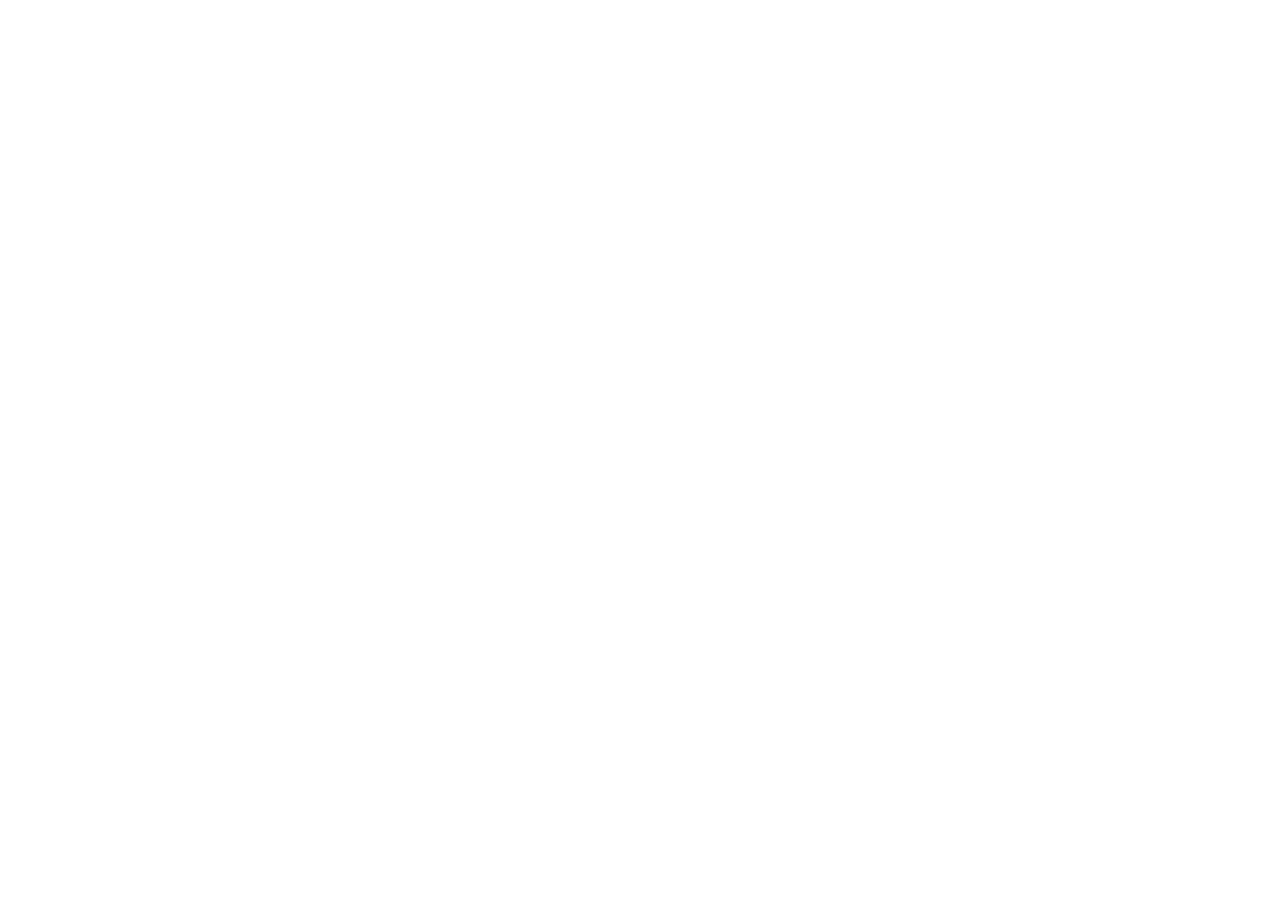
==== index.html @ 02853927 "Dev-files" ====
<!DOCTYPE html>
<html lang="en">
<head>
    <meta charset="UTF-8">
    <meta name="viewport" content="width=device-width, initial-scale=1.0">
    <title>YouBusiness</title>
</head>
<body>


    
</body>
</html>
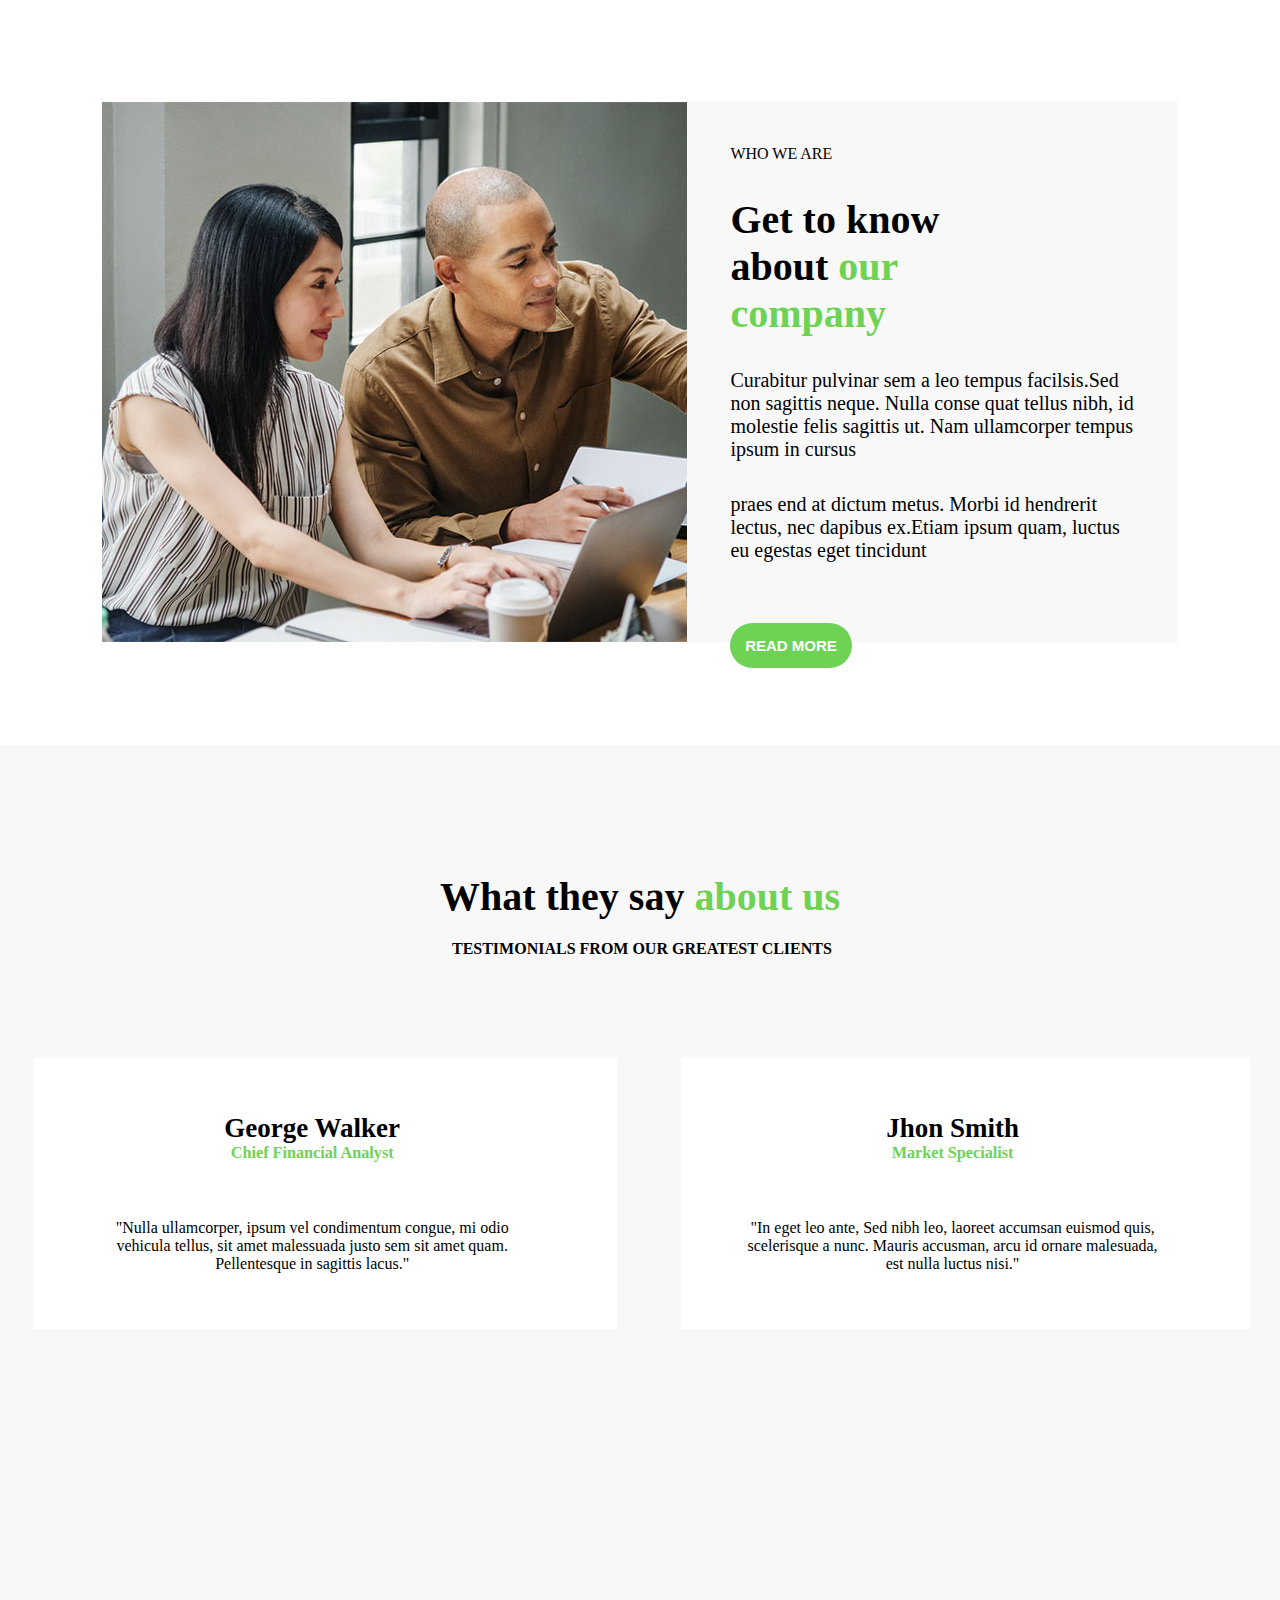
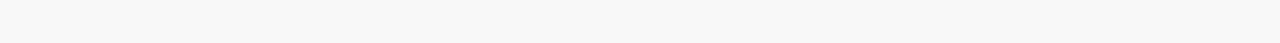
==== commit 5df7af31: "version 1" ====
--- a/index.html
+++ b/index.html
@@ -3,11 +3,83 @@
 <head>
     <meta charset="UTF-8">
     <meta name="viewport" content="width=device-width, initial-scale=1.0">
+    <link rel="stylesheet" href="sass/sass.css">
     <title>YouBusiness</title>
 </head>
 <body>
+    <!-- START-SECTION-1 -->
+<section class="cont-1">
+        <!-- START-BOX -->
+    <div class="BOX">
+        <div class="BOX1">
+            <img src="images/more-info.jpg" alt="">
+        </div>
+        <div class="BOX2">
+            <div>
+                <p class="titre">WHO WE ARE</p>
+            </div>
+            <div class="paragraphe">
+                <H1>Get to know about <span class="span">our company</span></H1>
+                <p class="par1">Curabitur pulvinar sem a leo tempus facilsis.Sed non sagittis 
+                    neque. Nulla conse quat tellus nibh, id molestie felis sagittis ut.
+                    Nam ullamcorper tempus ipsum in cursus </p>               
+                    <p class="par2"> praes end at dictum metus. Morbi id hendrerit lectus, nec dapibus
+                    ex.Etiam ipsum quam, luctus eu egestas eget tincidunt</p>
+            </div>
+            <button class="button" type="button"><strong>READ MORE</strong></button>
+        </div> 
+    </div>   
+        <!-- END-BOX -->
+</section>
+    <!-- END SECTION-1 -->
 
+<!-- --------------------------- -->
 
-    
+    <!-- START-section-2 -->
+<section class="cont-2">
+        <div class="title">        
+                <h1 class="title__top">What they say <span class="span">about us</span></h1>
+                <h4 class="title__bottom">TESTIMONIALS FROM OUR GREATEST CLIENTS</h4>
+        </div>
+        <!-- START-PROFIL -->
+<div class="profils">
+        <!-- START-GEORGE -->
+    <div class="profils__one">
+        <div class="profils__one profils__titles">
+            <h2 class="profils__titles--cash">George Walker</h2>
+            <h5 class="profils__titles--clash"><span> Chief Financial Analyst</span></h5>
+        </div>   
+        <div class="profils__one profils__parag">
+        <p class="profils_parag--prag"> "Nulla ullamcorper, ipsum vel condimentum congue, mi odio
+            vehicula tellus, sit amet malessuada justo sem sit amet quam.
+            Pellentesque in sagittis lacus."</p>
+        </div>
+    </div>
+        
+        <!-- END-GEORGE -->
+        <!-- ------------------- -->
+        <!-- START-JHON -->
+    <div class="profils__one">
+        <div class="profils__one profils__titles">
+            <h2 class="profils__titles--cash">Jhon Smith</h2>
+            <h5 class="profils__titles--clash"><span>Market Specialist</span></h5>
+        </div>
+        <div class="profils__one profils__parag">
+            <p class="profils_parag--prag"> "In eget leo ante, Sed nibh leo, laoreet accumsan euismod quis,
+            scelerisque a nunc. Mauris accusman, arcu id ornare malesuada,
+            est nulla luctus nisi."</p>
+        </div>
+        
+    </div>
+         <!-- END-JHON -->
+         
+</div>
+        <!-- END-PROFIL -->
+    <footer class="photos">
+        <div class="photos__tof"></div>
+        <div class="photos__tof photos--tof"></div>
+    </footer>
+</section> 
+    <!-- END-SECTION-2 -->
 </body>
 </html>--- a/sass/sass.css
+++ b/sass/sass.css
@@ -0,0 +1,77 @@
+.cont-2 {
+  display: flex;
+  flex-direction: column;
+  justify-content: center;
+  align-items: center;
+  align-content: center;
+  background-color: #f8f8f8; }
+  .cont-2 .title {
+    margin-top: 10%; }
+    .cont-2 .title__top {
+      font-size: 40px; }
+    .cont-2 .title__bottom {
+      width: 100%;
+      margin-left: 3%;
+      margin-top: 5%;
+      margin-bottom: 15%; }
+  .cont-2 .profils {
+    width: 100%;
+    display: flex;
+    flex-direction: row;
+    flex-wrap: nowrap;
+    justify-content: space-around;
+    align-items: center;
+    align-content: center;
+    height: 900px;
+    margin: -275px 0 0 67px; }
+    .cont-2 .profils__one {
+      padding: 28px;
+      align-content: center;
+      background-color: white;
+      margin-right: 5%;
+      text-align: center; }
+    .cont-2 .profils__parag {
+      /* 24px = 1em*/ }
+    .cont-2 .profils__titles {
+      font-size: 18px; }
+      .cont-2 .profils__titles--cach {
+        font-size: 0.4em; }
+      .cont-2 .profils__titles--clash {
+        font-size: 0.9em; }
+
+body .cont-1 .BOX .BOX2 .paragraphe, body .cont-1 .BOX .BOX2 .par1, body .cont-1 .BOX .BOX2 .par2 {
+  margin-top: 8%;
+  font-size: 20px; }
+
+.cont-2 .title__top span, .cont-2 .profils__titles span, body .cont-1 span {
+  color: #6ed354; }
+
+* {
+  margin: 0px;
+  padding: 0px; }
+
+body .cont-1 .BOX {
+  background-color: #f8f8f8;
+  display: flex;
+  justify-content: center;
+  margin: 8%;
+  height: 540px; }
+  body .cont-1 .BOX .BOX2 {
+    width: 52%;
+    padding: 4%; }
+    body .cont-1 .BOX .BOX2 .titre {
+      margin-bottom: 4%; }
+    body .cont-1 .BOX .BOX2 h1 {
+      font-size: 40px;
+      width: 75%; }
+    body .cont-1 .BOX .BOX2 .button {
+      margin: 15% 0;
+      width: 30%;
+      height: 10%;
+      border-radius: 30px;
+      border: none;
+      background-color: #6ed354;
+      color: white;
+      font-size: 15px; }
+
+/*# sourceMappingURL=sass.css.map */
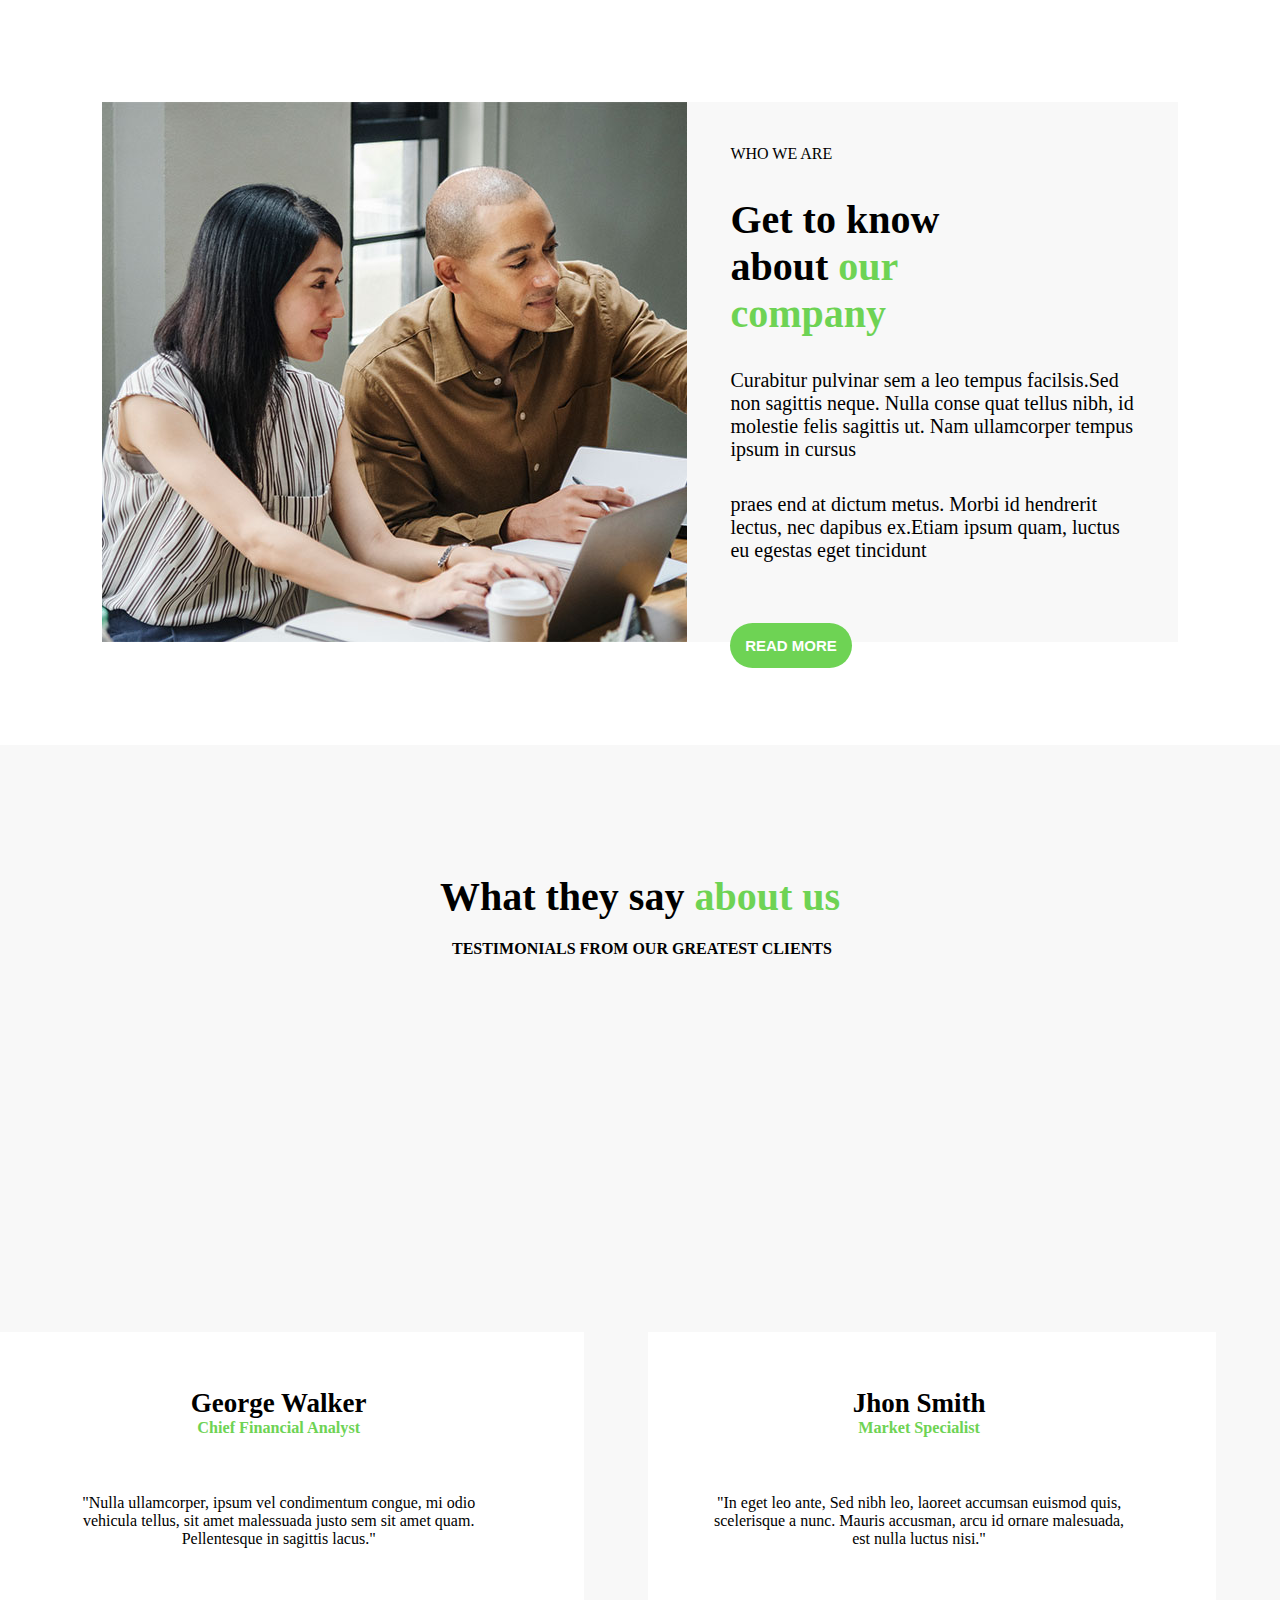
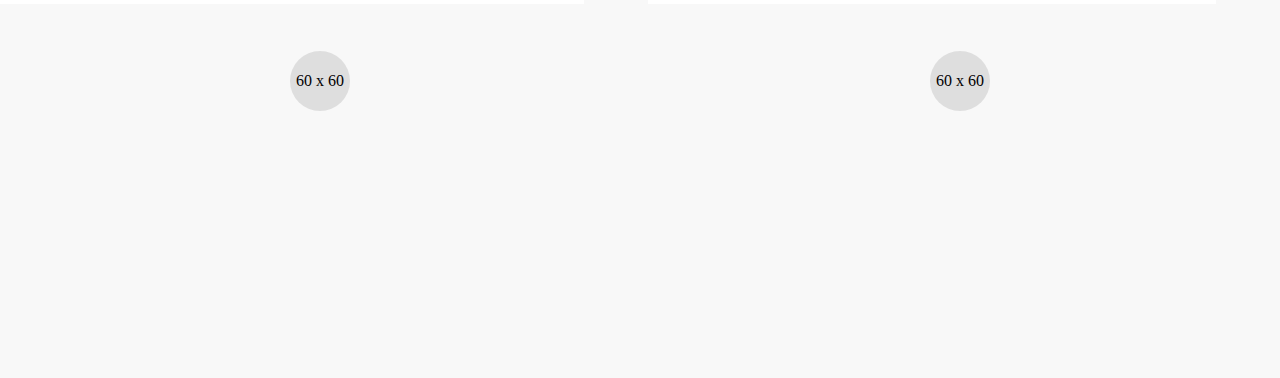
==== commit 6b45e6c2: "modif image" ====
--- a/index.html
+++ b/index.html
@@ -75,10 +75,16 @@
          
 </div>
         <!-- END-PROFIL -->
-    <footer class="photos">
-        <div class="photos__tof"></div>
-        <div class="photos__tof photos--tof"></div>
-    </footer>
+     <div class="profils__imgcontainer">
+        <div class="profils__imgcontainer profils__image">
+            
+        </div>
+        <div class="profils__imgcontainer profils__image">
+            
+        </div>
+     </div>
+       
+   
 </section> 
     <!-- END-SECTION-2 -->
 </body>
--- a/sass/sass.css
+++ b/sass/sass.css
@@ -22,8 +22,7 @@
     justify-content: space-around;
     align-items: center;
     align-content: center;
-    height: 900px;
-    margin: -275px 0 0 67px; }
+    height: 900px; }
     .cont-2 .profils__one {
       padding: 28px;
       align-content: center;
@@ -38,6 +37,22 @@
         font-size: 0.4em; }
       .cont-2 .profils__titles--clash {
         font-size: 0.9em; }
+    .cont-2 .profils__imgcontainer {
+      width: 100%;
+      display: flex;
+      flex-wrap: nowrap;
+      justify-content: space-around;
+      align-items: center;
+      align-content: center;
+      position: relative; }
+    .cont-2 .profils__image {
+      width: 60px;
+      height: 60px;
+      border-radius: 50px 50px;
+      bottom: 267px;
+      background-color: rgba(119, 119, 119, 0.2); }
+      .cont-2 .profils__image:before {
+        content: "60 x 60"; }
 
 body .cont-1 .BOX .BOX2 .paragraphe, body .cont-1 .BOX .BOX2 .par1, body .cont-1 .BOX .BOX2 .par2 {
   margin-top: 8%;
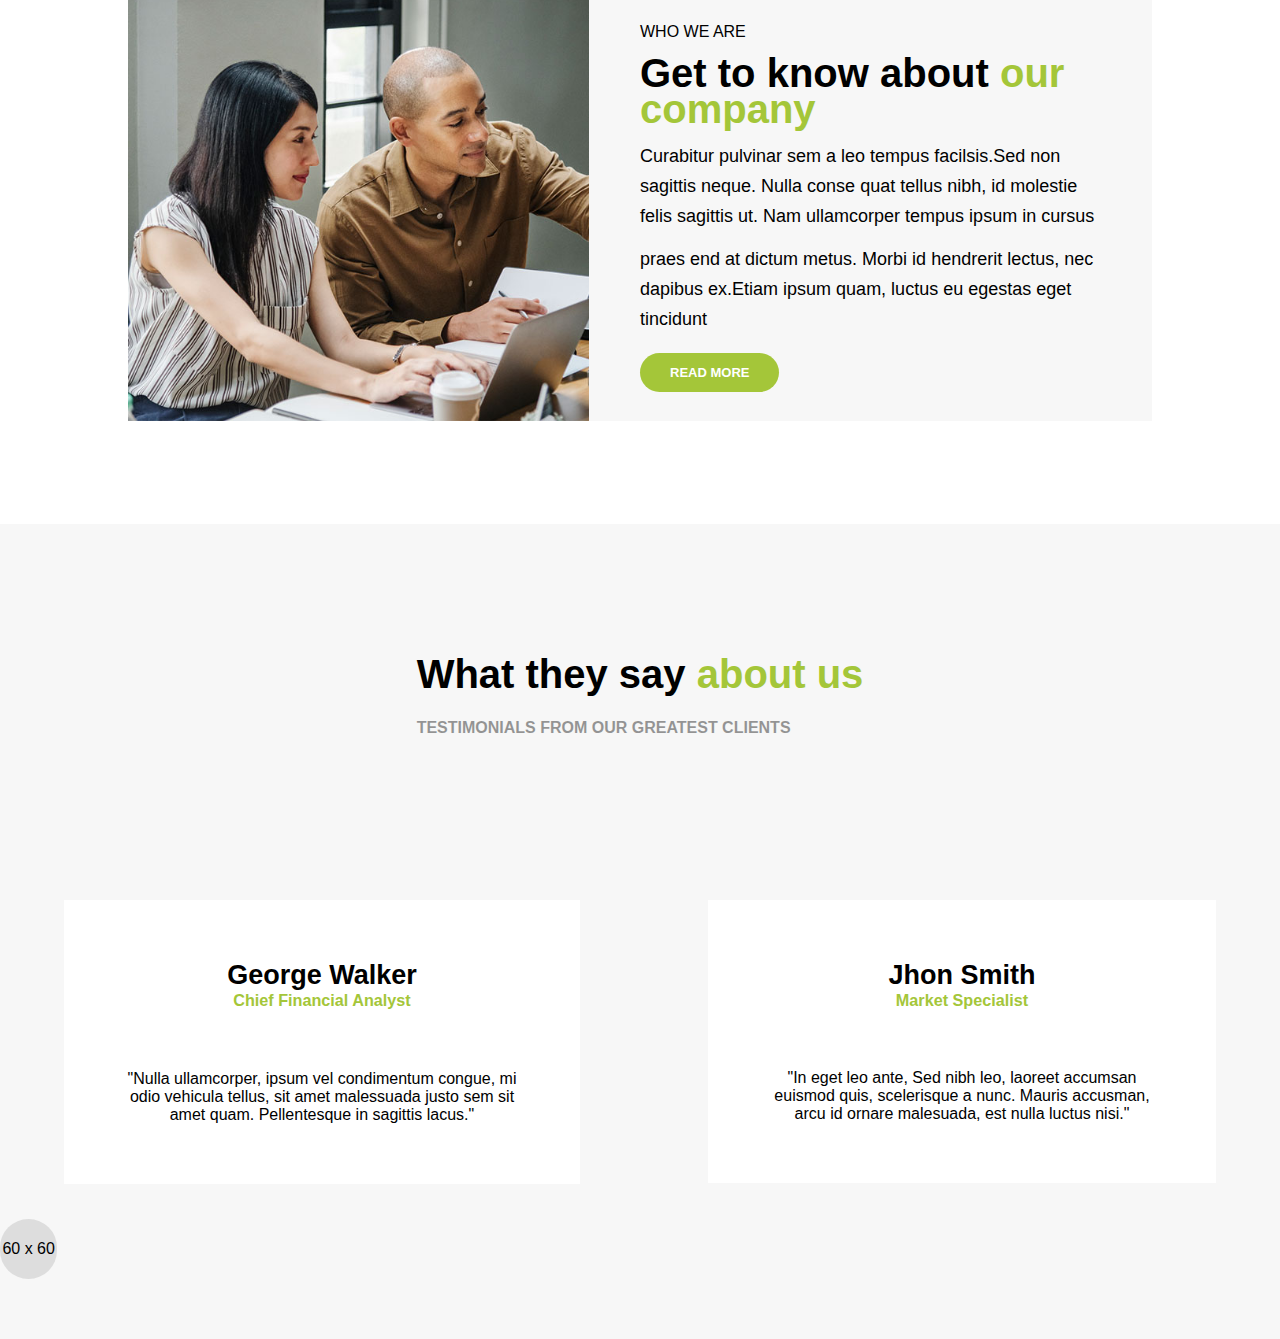
==== commit dbd92f73: "version final" ====
--- a/index.html
+++ b/index.html
@@ -59,7 +59,7 @@
         <!-- END-GEORGE -->
         <!-- ------------------- -->
         <!-- START-JHON -->
-    <div class="profils__one">
+    <div class="profils__one profils--two">
         <div class="profils__one profils__titles">
             <h2 class="profils__titles--cash">Jhon Smith</h2>
             <h5 class="profils__titles--clash"><span>Market Specialist</span></h5>
@@ -79,7 +79,7 @@
         <div class="profils__imgcontainer profils__image">
             
         </div>
-        <div class="profils__imgcontainer profils__image">
+        <div class="profils__imgcontainer profils--two">
             
         </div>
      </div>
--- a/sass/sass.css
+++ b/sass/sass.css
@@ -1,92 +1,214 @@
 .cont-2 {
-  display: flex;
-  flex-direction: column;
-  justify-content: center;
-  align-items: center;
-  align-content: center;
-  background-color: #f8f8f8; }
-  .cont-2 .title {
-    margin-top: 10%; }
-    .cont-2 .title__top {
-      font-size: 40px; }
-    .cont-2 .title__bottom {
-      width: 100%;
-      margin-left: 3%;
-      margin-top: 5%;
-      margin-bottom: 15%; }
-  .cont-2 .profils {
-    width: 100%;
-    display: flex;
-    flex-direction: row;
-    flex-wrap: nowrap;
-    justify-content: space-around;
-    align-items: center;
-    align-content: center;
-    height: 900px; }
-    .cont-2 .profils__one {
-      padding: 28px;
-      align-content: center;
-      background-color: white;
-      margin-right: 5%;
-      text-align: center; }
-    .cont-2 .profils__parag {
-      /* 24px = 1em*/ }
-    .cont-2 .profils__titles {
-      font-size: 18px; }
-      .cont-2 .profils__titles--cach {
-        font-size: 0.4em; }
-      .cont-2 .profils__titles--clash {
-        font-size: 0.9em; }
-    .cont-2 .profils__imgcontainer {
-      width: 100%;
-      display: flex;
+  display: -webkit-box;
+  display: -ms-flexbox;
+  display: flex;
+  -webkit-box-orient: vertical;
+  -webkit-box-direction: normal;
+      -ms-flex-direction: column;
+          flex-direction: column;
+  -webkit-box-pack: center;
+      -ms-flex-pack: center;
+          justify-content: center;
+  -webkit-box-align: center;
+      -ms-flex-align: center;
+          align-items: center;
+  -ms-flex-line-pack: center;
+      align-content: center;
+  background-color: #f7f7f7;
+  margin-top: 8%;
+}
+
+.cont-2 .title {
+  margin-top: 10%;
+}
+
+.cont-2 .title__top {
+  font-size: 40px;
+}
+
+.cont-2 .title__bottom {
+  width: 100%;
+  margin-top: 5%;
+  margin-bottom: 15%;
+  opacity: 40%;
+}
+
+.cont-2 .profils {
+  width: 100%;
+  display: -webkit-box;
+  display: -ms-flexbox;
+  display: flex;
+  -webkit-box-orient: horizontal;
+  -webkit-box-direction: normal;
+      -ms-flex-direction: row;
+          flex-direction: row;
+  -ms-flex-wrap: nowrap;
       flex-wrap: nowrap;
+  -ms-flex-pack: distribute;
       justify-content: space-around;
-      align-items: center;
-      align-content: center;
-      position: relative; }
-    .cont-2 .profils__image {
-      width: 60px;
-      height: 60px;
-      border-radius: 50px 50px;
-      bottom: 267px;
-      background-color: rgba(119, 119, 119, 0.2); }
-      .cont-2 .profils__image:before {
-        content: "60 x 60"; }
+  -webkit-box-align: center;
+      -ms-flex-align: center;
+          align-items: center;
+  -ms-flex-line-pack: center;
+      align-content: center;
+  height: 475px;
+}
+
+.cont-2 .profils__one {
+  padding: 18px;
+  -ms-flex-line-pack: center;
+      align-content: center;
+  background-color: white;
+  margin: 5%;
+  text-align: center;
+}
+
+.cont-2 .profils__titles {
+  font-size: 18px;
+}
+
+.cont-2 .profils__titles--cach {
+  font-size: 0.4em;
+}
+
+.cont-2 .profils__titles--clash {
+  font-size: 0.9em;
+}
+
+.cont-2 .profils__imgcontainer {
+  width: 100%;
+  display: -webkit-box;
+  display: -ms-flexbox;
+  display: flex;
+  -ms-flex-wrap: nowrap;
+      flex-wrap: nowrap;
+  -ms-flex-pack: distribute;
+      justify-content: space-around;
+  -webkit-box-align: center;
+      -ms-flex-align: center;
+          align-items: center;
+  -ms-flex-line-pack: center;
+      align-content: center;
+  position: relative;
+}
+
+.cont-2 .profils__image {
+  width: 60px;
+  height: 60px;
+  border-radius: 50px 50px;
+  bottom: 60px;
+  background-color: rgba(119, 119, 119, 0.2);
+}
+
+.cont-2 .profils__image:before {
+  content: "60 x 60";
+}
 
 body .cont-1 .BOX .BOX2 .paragraphe, body .cont-1 .BOX .BOX2 .par1, body .cont-1 .BOX .BOX2 .par2 {
-  margin-top: 8%;
-  font-size: 20px; }
+  margin-top: 3%;
+  font-size: 18px;
+  line-height: 30px;
+}
 
 .cont-2 .title__top span, .cont-2 .profils__titles span, body .cont-1 span {
-  color: #6ed354; }
+  color: #a4c639;
+}
 
 * {
   margin: 0px;
-  padding: 0px; }
+  padding: 0px;
+}
+
+body {
+  font-family: 'Poppins', sans-serif;
+}
+
+body .cont-1 {
+  width: 80%;
+  margin: 0 auto;
+}
 
 body .cont-1 .BOX {
-  background-color: #f8f8f8;
-  display: flex;
-  justify-content: center;
-  margin: 8%;
-  height: 540px; }
+  background-color: #f7f7f7;
+  display: -webkit-box;
+  display: -ms-flexbox;
+  display: flex;
+  -ms-flex-pack: distribute;
+      justify-content: space-around;
+  width: 100%;
+  margin: 0 auto;
+}
+
+body .cont-1 .BOX .BOX1 {
+  width: 45%;
+}
+
+body .cont-1 .BOX .BOX1 img {
+  width: 100%;
+  margin: -4px 0;
+}
+
+body .cont-1 .BOX .BOX2 {
+  width: 45%;
+  padding: 0 5%;
+}
+
+body .cont-1 .BOX .BOX2 .titre {
+  margin-top: 5%;
+}
+
+body .cont-1 .BOX .BOX2 h1 {
+  font-size: 40px;
+  line-height: 36px;
+}
+
+body .cont-1 .BOX .BOX2 .button {
+  border-radius: 30px;
+  border: none;
+  background-color: #a4c639;
+  color: white;
+  padding: 12px 30px;
+  font-size: 13px;
+  margin-top: 4%;
+}
+
+@media screen and (max-width: 400px) {
+  body .cont-1 {
+    width: 100%;
+  }
+  body .cont-1 .BOX {
+    display: -webkit-box;
+    display: -ms-flexbox;
+    display: flex;
+    -webkit-box-orient: vertical;
+    -webkit-box-direction: normal;
+        -ms-flex-direction: column;
+            flex-direction: column;
+  }
+  body .cont-1 .BOX .BOX1 {
+    width: 100%;
+  }
   body .cont-1 .BOX .BOX2 {
-    width: 52%;
-    padding: 4%; }
-    body .cont-1 .BOX .BOX2 .titre {
-      margin-bottom: 4%; }
-    body .cont-1 .BOX .BOX2 h1 {
-      font-size: 40px;
-      width: 75%; }
-    body .cont-1 .BOX .BOX2 .button {
-      margin: 15% 0;
-      width: 30%;
-      height: 10%;
-      border-radius: 30px;
-      border: none;
-      background-color: #6ed354;
-      color: white;
-      font-size: 15px; }
-
-/*# sourceMappingURL=sass.css.map */
+    width: 100%;
+    padding: 8px;
+  }
+  body .cont-1 .BOX .BOX2 .button {
+    margin: 4% 10px;
+  }
+  body .cont-1 .BOX .BOX2 .paragraphe {
+    padding: 8px;
+  }
+  body .cont-1 .BOX .BOX2 h1 {
+    text-align: center;
+  }
+  body .cont-2 .title__top {
+    text-align: center;
+  }
+  body .cont-2 .title__bottom {
+    text-align: center;
+  }
+  body .cont-2 .profils--two {
+    display: none;
+  }
+}
+/*# sourceMappingURL=sass.css.map */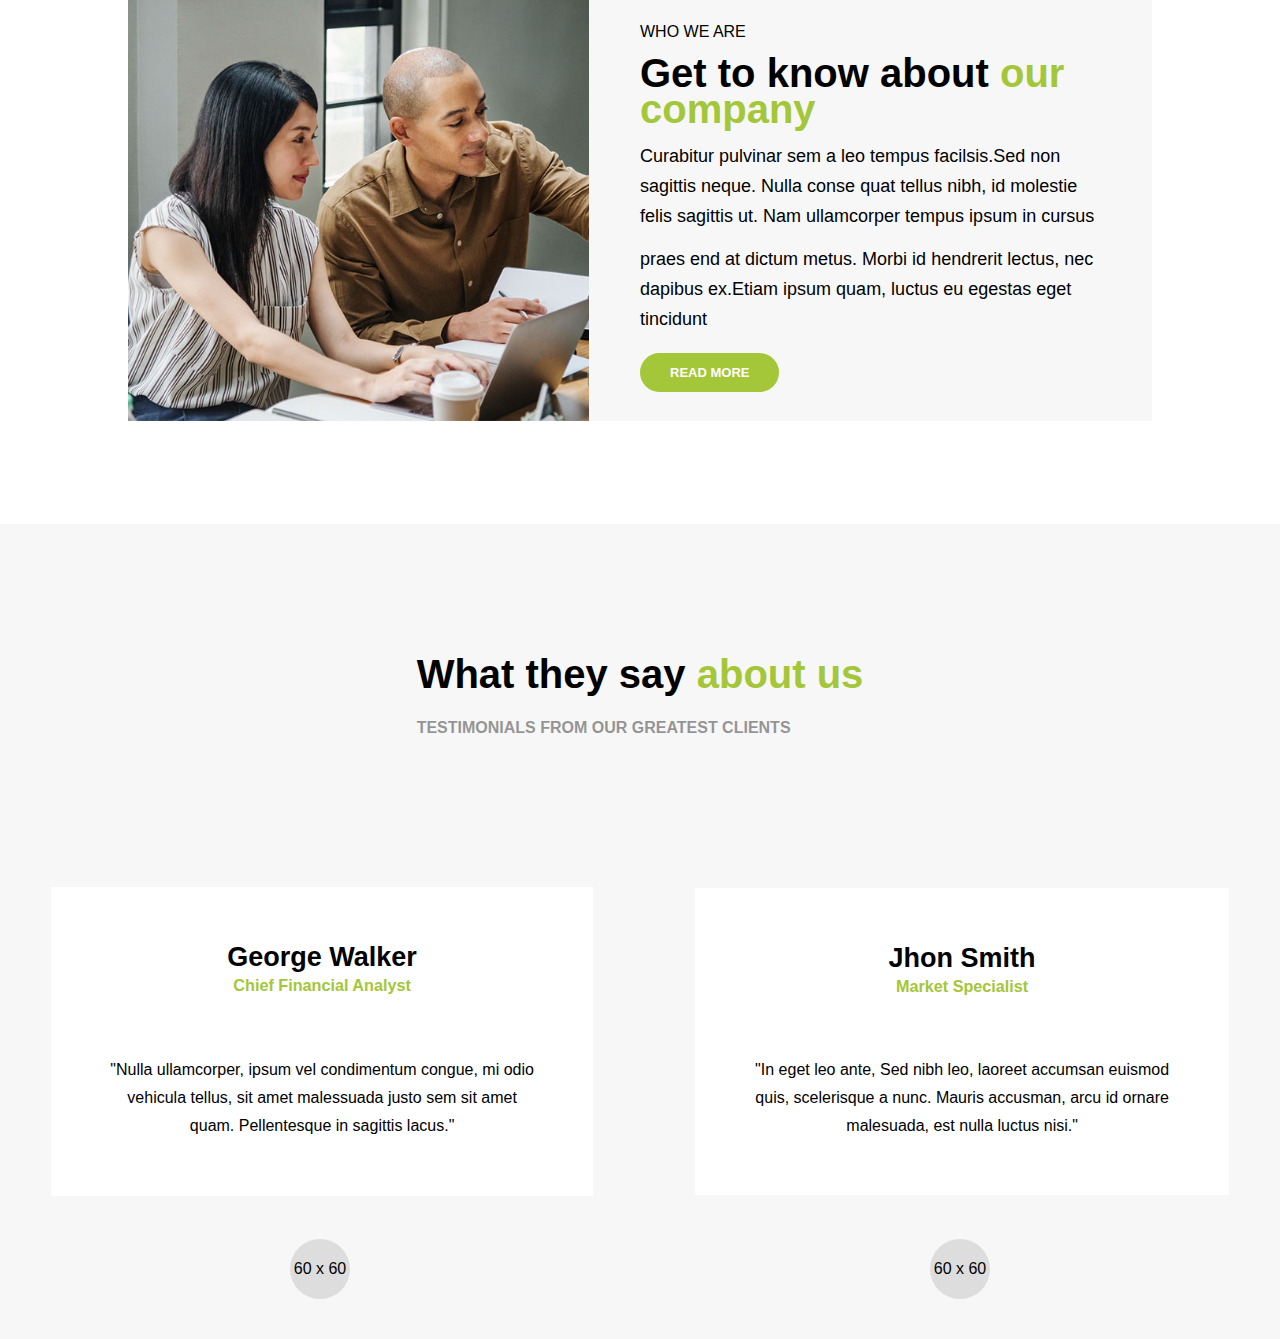
==== commit 447dc50d: "modif image" ====
--- a/index.html
+++ b/index.html
@@ -79,7 +79,7 @@
         <div class="profils__imgcontainer profils__image">
             
         </div>
-        <div class="profils__imgcontainer profils--two">
+        <div class="profils__imgcontainer profils__image">
             
         </div>
      </div>
--- a/sass/sass.css
+++ b/sass/sass.css
@@ -1,214 +1,125 @@
 .cont-2 {
-  display: -webkit-box;
-  display: -ms-flexbox;
   display: flex;
-  -webkit-box-orient: vertical;
-  -webkit-box-direction: normal;
-      -ms-flex-direction: column;
-          flex-direction: column;
-  -webkit-box-pack: center;
-      -ms-flex-pack: center;
-          justify-content: center;
-  -webkit-box-align: center;
-      -ms-flex-align: center;
-          align-items: center;
-  -ms-flex-line-pack: center;
+  flex-direction: column;
+  justify-content: center;
+  align-items: center;
+  align-content: center;
+  background-color: #f7f7f7;
+  margin-top: 8%; }
+  .cont-2 .title {
+    margin-top: 10%; }
+    .cont-2 .title__top {
+      font-size: 40px; }
+    .cont-2 .title__bottom {
+      width: 100%;
+      margin-top: 5%;
+      margin-bottom: 15%;
+      opacity: 40%; }
+  .cont-2 .profils {
+    width: 100%;
+    display: flex;
+    flex-direction: row;
+    flex-wrap: nowrap;
+    justify-content: space-around;
+    align-items: center;
+    align-content: center;
+    height: 475px; }
+    .cont-2 .profils__one {
+      padding: 18px;
       align-content: center;
-  background-color: #f7f7f7;
-  margin-top: 8%;
-}
-
-.cont-2 .title {
-  margin-top: 10%;
-}
-
-.cont-2 .title__top {
-  font-size: 40px;
-}
-
-.cont-2 .title__bottom {
-  width: 100%;
-  margin-top: 5%;
-  margin-bottom: 15%;
-  opacity: 40%;
-}
-
-.cont-2 .profils {
-  width: 100%;
-  display: -webkit-box;
-  display: -ms-flexbox;
-  display: flex;
-  -webkit-box-orient: horizontal;
-  -webkit-box-direction: normal;
-      -ms-flex-direction: row;
-          flex-direction: row;
-  -ms-flex-wrap: nowrap;
+      background-color: white;
+      margin: 4%;
+      text-align: center;
+      line-height: 28px; }
+    .cont-2 .profils__titles {
+      font-size: 18px; }
+      .cont-2 .profils__titles--cach {
+        font-size: 0.4em; }
+      .cont-2 .profils__titles--clash {
+        font-size: 0.9em; }
+    .cont-2 .profils__imgcontainer {
+      width: 100%;
+      display: flex;
       flex-wrap: nowrap;
-  -ms-flex-pack: distribute;
       justify-content: space-around;
-  -webkit-box-align: center;
-      -ms-flex-align: center;
-          align-items: center;
-  -ms-flex-line-pack: center;
+      align-items: center;
       align-content: center;
-  height: 475px;
-}
-
-.cont-2 .profils__one {
-  padding: 18px;
-  -ms-flex-line-pack: center;
-      align-content: center;
-  background-color: white;
-  margin: 5%;
-  text-align: center;
-}
-
-.cont-2 .profils__titles {
-  font-size: 18px;
-}
-
-.cont-2 .profils__titles--cach {
-  font-size: 0.4em;
-}
-
-.cont-2 .profils__titles--clash {
-  font-size: 0.9em;
-}
-
-.cont-2 .profils__imgcontainer {
-  width: 100%;
-  display: -webkit-box;
-  display: -ms-flexbox;
-  display: flex;
-  -ms-flex-wrap: nowrap;
-      flex-wrap: nowrap;
-  -ms-flex-pack: distribute;
-      justify-content: space-around;
-  -webkit-box-align: center;
-      -ms-flex-align: center;
-          align-items: center;
-  -ms-flex-line-pack: center;
-      align-content: center;
-  position: relative;
-}
-
-.cont-2 .profils__image {
-  width: 60px;
-  height: 60px;
-  border-radius: 50px 50px;
-  bottom: 60px;
-  background-color: rgba(119, 119, 119, 0.2);
-}
-
-.cont-2 .profils__image:before {
-  content: "60 x 60";
-}
+      position: relative; }
+    .cont-2 .profils__image {
+      width: 60px;
+      height: 60px;
+      border-radius: 50px 50px;
+      bottom: 40px;
+      background-color: rgba(119, 119, 119, 0.2); }
+      .cont-2 .profils__image:before {
+        content: "60 x 60"; }
 
 body .cont-1 .BOX .BOX2 .paragraphe, body .cont-1 .BOX .BOX2 .par1, body .cont-1 .BOX .BOX2 .par2 {
   margin-top: 3%;
   font-size: 18px;
-  line-height: 30px;
-}
+  line-height: 30px; }
 
 .cont-2 .title__top span, .cont-2 .profils__titles span, body .cont-1 span {
-  color: #a4c639;
-}
+  color: #a4c639; }
 
 * {
   margin: 0px;
-  padding: 0px;
-}
+  padding: 0px; }
 
 body {
-  font-family: 'Poppins', sans-serif;
-}
+  font-family: 'Poppins', sans-serif; }
+  body .cont-1 {
+    width: 80%;
+    margin: 0 auto; }
+    body .cont-1 .BOX {
+      background-color: #f7f7f7;
+      display: flex;
+      justify-content: space-around;
+      width: 100%;
+      margin: 0 auto; }
+      body .cont-1 .BOX .BOX1 {
+        width: 45%; }
+        body .cont-1 .BOX .BOX1 img {
+          width: 100%;
+          margin: -4px 0; }
+      body .cont-1 .BOX .BOX2 {
+        width: 45%;
+        padding: 0 5%; }
+        body .cont-1 .BOX .BOX2 .titre {
+          margin-top: 5%; }
+        body .cont-1 .BOX .BOX2 h1 {
+          font-size: 40px;
+          line-height: 36px; }
+        body .cont-1 .BOX .BOX2 .button {
+          border-radius: 30px;
+          border: none;
+          background-color: #a4c639;
+          color: white;
+          padding: 12px 30px;
+          font-size: 13px;
+          margin-top: 4%; }
+  @media screen and (max-width: 400px) {
+    body .cont-1 {
+      width: 100%; }
+      body .cont-1 .BOX {
+        display: flex;
+        flex-direction: column; }
+        body .cont-1 .BOX .BOX1 {
+          width: 100%; }
+        body .cont-1 .BOX .BOX2 {
+          width: 100%;
+          padding: 8px; }
+          body .cont-1 .BOX .BOX2 .button {
+            margin: 4% 10px; }
+          body .cont-1 .BOX .BOX2 .paragraphe {
+            padding: 8px; }
+          body .cont-1 .BOX .BOX2 h1 {
+            text-align: center; }
+    body .cont-2 .title__top {
+      text-align: center; }
+    body .cont-2 .title__bottom {
+      text-align: center; }
+    body .cont-2 .profils--two {
+      display: none; } }
 
-body .cont-1 {
-  width: 80%;
-  margin: 0 auto;
-}
-
-body .cont-1 .BOX {
-  background-color: #f7f7f7;
-  display: -webkit-box;
-  display: -ms-flexbox;
-  display: flex;
-  -ms-flex-pack: distribute;
-      justify-content: space-around;
-  width: 100%;
-  margin: 0 auto;
-}
-
-body .cont-1 .BOX .BOX1 {
-  width: 45%;
-}
-
-body .cont-1 .BOX .BOX1 img {
-  width: 100%;
-  margin: -4px 0;
-}
-
-body .cont-1 .BOX .BOX2 {
-  width: 45%;
-  padding: 0 5%;
-}
-
-body .cont-1 .BOX .BOX2 .titre {
-  margin-top: 5%;
-}
-
-body .cont-1 .BOX .BOX2 h1 {
-  font-size: 40px;
-  line-height: 36px;
-}
-
-body .cont-1 .BOX .BOX2 .button {
-  border-radius: 30px;
-  border: none;
-  background-color: #a4c639;
-  color: white;
-  padding: 12px 30px;
-  font-size: 13px;
-  margin-top: 4%;
-}
-
-@media screen and (max-width: 400px) {
-  body .cont-1 {
-    width: 100%;
-  }
-  body .cont-1 .BOX {
-    display: -webkit-box;
-    display: -ms-flexbox;
-    display: flex;
-    -webkit-box-orient: vertical;
-    -webkit-box-direction: normal;
-        -ms-flex-direction: column;
-            flex-direction: column;
-  }
-  body .cont-1 .BOX .BOX1 {
-    width: 100%;
-  }
-  body .cont-1 .BOX .BOX2 {
-    width: 100%;
-    padding: 8px;
-  }
-  body .cont-1 .BOX .BOX2 .button {
-    margin: 4% 10px;
-  }
-  body .cont-1 .BOX .BOX2 .paragraphe {
-    padding: 8px;
-  }
-  body .cont-1 .BOX .BOX2 h1 {
-    text-align: center;
-  }
-  body .cont-2 .title__top {
-    text-align: center;
-  }
-  body .cont-2 .title__bottom {
-    text-align: center;
-  }
-  body .cont-2 .profils--two {
-    display: none;
-  }
-}
-/*# sourceMappingURL=sass.css.map */+/*# sourceMappingURL=sass.css.map */
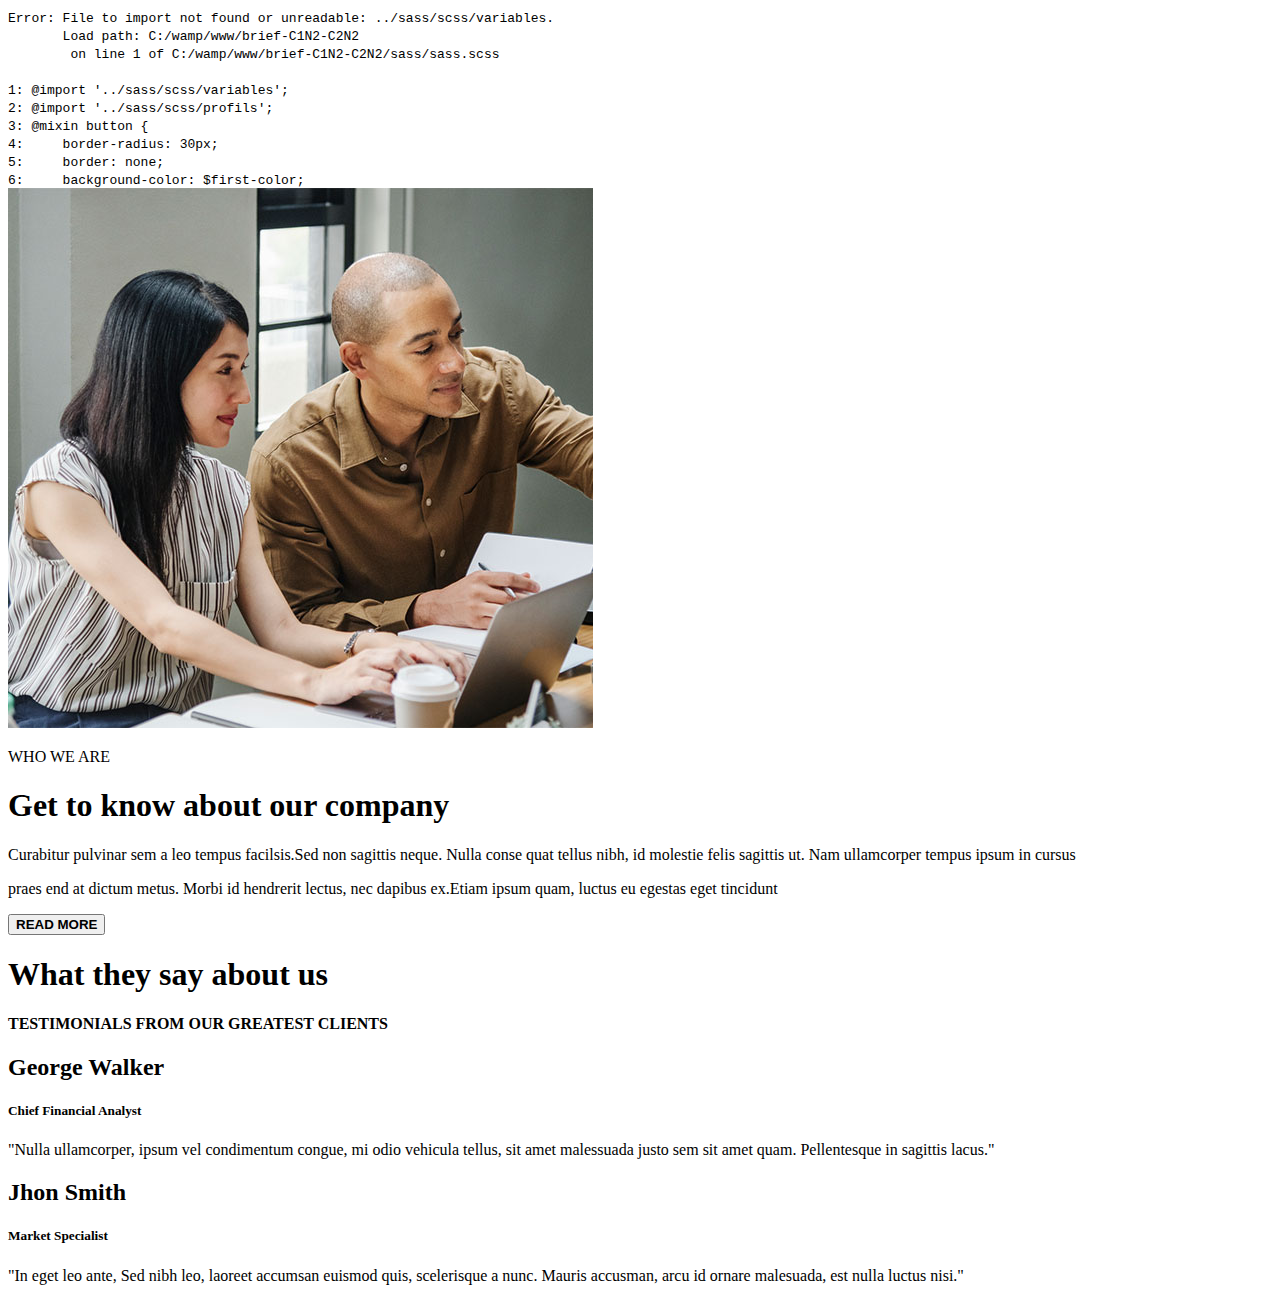
==== commit 0c94f4fe: "files" ====
--- a/index.html
+++ b/index.html
@@ -7,6 +7,7 @@
     <title>YouBusiness</title>
 </head>
 <body>
+    
     <!-- START-SECTION-1 -->
 <section class="cont-1">
         <!-- START-BOX -->
--- a/sass/sass.css
+++ b/sass/sass.css
@@ -1,125 +1,58 @@
-.cont-2 {
-  display: flex;
-  flex-direction: column;
-  justify-content: center;
-  align-items: center;
-  align-content: center;
-  background-color: #f7f7f7;
-  margin-top: 8%; }
-  .cont-2 .title {
-    margin-top: 10%; }
-    .cont-2 .title__top {
-      font-size: 40px; }
-    .cont-2 .title__bottom {
-      width: 100%;
-      margin-top: 5%;
-      margin-bottom: 15%;
-      opacity: 40%; }
-  .cont-2 .profils {
-    width: 100%;
-    display: flex;
-    flex-direction: row;
-    flex-wrap: nowrap;
-    justify-content: space-around;
-    align-items: center;
-    align-content: center;
-    height: 475px; }
-    .cont-2 .profils__one {
-      padding: 18px;
-      align-content: center;
-      background-color: white;
-      margin: 4%;
-      text-align: center;
-      line-height: 28px; }
-    .cont-2 .profils__titles {
-      font-size: 18px; }
-      .cont-2 .profils__titles--cach {
-        font-size: 0.4em; }
-      .cont-2 .profils__titles--clash {
-        font-size: 0.9em; }
-    .cont-2 .profils__imgcontainer {
-      width: 100%;
-      display: flex;
-      flex-wrap: nowrap;
-      justify-content: space-around;
-      align-items: center;
-      align-content: center;
-      position: relative; }
-    .cont-2 .profils__image {
-      width: 60px;
-      height: 60px;
-      border-radius: 50px 50px;
-      bottom: 40px;
-      background-color: rgba(119, 119, 119, 0.2); }
-      .cont-2 .profils__image:before {
-        content: "60 x 60"; }
+/*
+Error: File to import not found or unreadable: ../sass/scss/variables.
+       Load path: C:/wamp/www/brief-C1N2-C2N2
+        on line 1 of C:/wamp/www/brief-C1N2-C2N2/sass/sass.scss
 
-body .cont-1 .BOX .BOX2 .paragraphe, body .cont-1 .BOX .BOX2 .par1, body .cont-1 .BOX .BOX2 .par2 {
-  margin-top: 3%;
-  font-size: 18px;
-  line-height: 30px; }
+1: @import '../sass/scss/variables';
+2: @import '../sass/scss/profils';
+3: @mixin button {
+4:     border-radius: 30px;
+5:     border: none;
+6:     background-color: $first-color;
 
-.cont-2 .title__top span, .cont-2 .profils__titles span, body .cont-1 span {
-  color: #a4c639; }
-
-* {
-  margin: 0px;
-  padding: 0px; }
-
-body {
-  font-family: 'Poppins', sans-serif; }
-  body .cont-1 {
-    width: 80%;
-    margin: 0 auto; }
-    body .cont-1 .BOX {
-      background-color: #f7f7f7;
-      display: flex;
-      justify-content: space-around;
-      width: 100%;
-      margin: 0 auto; }
-      body .cont-1 .BOX .BOX1 {
-        width: 45%; }
-        body .cont-1 .BOX .BOX1 img {
-          width: 100%;
-          margin: -4px 0; }
-      body .cont-1 .BOX .BOX2 {
-        width: 45%;
-        padding: 0 5%; }
-        body .cont-1 .BOX .BOX2 .titre {
-          margin-top: 5%; }
-        body .cont-1 .BOX .BOX2 h1 {
-          font-size: 40px;
-          line-height: 36px; }
-        body .cont-1 .BOX .BOX2 .button {
-          border-radius: 30px;
-          border: none;
-          background-color: #a4c639;
-          color: white;
-          padding: 12px 30px;
-          font-size: 13px;
-          margin-top: 4%; }
-  @media screen and (max-width: 400px) {
-    body .cont-1 {
-      width: 100%; }
-      body .cont-1 .BOX {
-        display: flex;
-        flex-direction: column; }
-        body .cont-1 .BOX .BOX1 {
-          width: 100%; }
-        body .cont-1 .BOX .BOX2 {
-          width: 100%;
-          padding: 8px; }
-          body .cont-1 .BOX .BOX2 .button {
-            margin: 4% 10px; }
-          body .cont-1 .BOX .BOX2 .paragraphe {
-            padding: 8px; }
-          body .cont-1 .BOX .BOX2 h1 {
-            text-align: center; }
-    body .cont-2 .title__top {
-      text-align: center; }
-    body .cont-2 .title__bottom {
-      text-align: center; }
-    body .cont-2 .profils--two {
-      display: none; } }
-
-/*# sourceMappingURL=sass.css.map */
+Backtrace:
+C:/wamp/www/brief-C1N2-C2N2/sass/sass.scss:1
+C:/Ruby27-x64/lib/ruby/gems/2.7.0/gems/sass-3.7.4/lib/sass/tree/import_node.rb:67:in `rescue in import'
+C:/Ruby27-x64/lib/ruby/gems/2.7.0/gems/sass-3.7.4/lib/sass/tree/import_node.rb:44:in `import'
+C:/Ruby27-x64/lib/ruby/gems/2.7.0/gems/sass-3.7.4/lib/sass/tree/import_node.rb:28:in `imported_file'
+C:/Ruby27-x64/lib/ruby/gems/2.7.0/gems/sass-3.7.4/lib/sass/tree/import_node.rb:37:in `css_import?'
+C:/Ruby27-x64/lib/ruby/gems/2.7.0/gems/sass-3.7.4/lib/sass/tree/visitors/perform.rb:310:in `visit_import'
+C:/Ruby27-x64/lib/ruby/gems/2.7.0/gems/sass-3.7.4/lib/sass/tree/visitors/base.rb:36:in `visit'
+C:/Ruby27-x64/lib/ruby/gems/2.7.0/gems/sass-3.7.4/lib/sass/tree/visitors/perform.rb:158:in `block in visit'
+C:/Ruby27-x64/lib/ruby/gems/2.7.0/gems/sass-3.7.4/lib/sass/stack.rb:79:in `block in with_base'
+C:/Ruby27-x64/lib/ruby/gems/2.7.0/gems/sass-3.7.4/lib/sass/stack.rb:135:in `with_frame'
+C:/Ruby27-x64/lib/ruby/gems/2.7.0/gems/sass-3.7.4/lib/sass/stack.rb:79:in `with_base'
+C:/Ruby27-x64/lib/ruby/gems/2.7.0/gems/sass-3.7.4/lib/sass/tree/visitors/perform.rb:158:in `visit'
+C:/Ruby27-x64/lib/ruby/gems/2.7.0/gems/sass-3.7.4/lib/sass/tree/visitors/base.rb:52:in `block in visit_children'
+C:/Ruby27-x64/lib/ruby/gems/2.7.0/gems/sass-3.7.4/lib/sass/tree/visitors/base.rb:52:in `map'
+C:/Ruby27-x64/lib/ruby/gems/2.7.0/gems/sass-3.7.4/lib/sass/tree/visitors/base.rb:52:in `visit_children'
+C:/Ruby27-x64/lib/ruby/gems/2.7.0/gems/sass-3.7.4/lib/sass/tree/visitors/perform.rb:167:in `block in visit_children'
+C:/Ruby27-x64/lib/ruby/gems/2.7.0/gems/sass-3.7.4/lib/sass/tree/visitors/perform.rb:179:in `with_environment'
+C:/Ruby27-x64/lib/ruby/gems/2.7.0/gems/sass-3.7.4/lib/sass/tree/visitors/perform.rb:166:in `visit_children'
+C:/Ruby27-x64/lib/ruby/gems/2.7.0/gems/sass-3.7.4/lib/sass/tree/visitors/base.rb:36:in `block in visit'
+C:/Ruby27-x64/lib/ruby/gems/2.7.0/gems/sass-3.7.4/lib/sass/tree/visitors/perform.rb:186:in `visit_root'
+C:/Ruby27-x64/lib/ruby/gems/2.7.0/gems/sass-3.7.4/lib/sass/tree/visitors/base.rb:36:in `visit'
+C:/Ruby27-x64/lib/ruby/gems/2.7.0/gems/sass-3.7.4/lib/sass/tree/visitors/perform.rb:157:in `visit'
+C:/Ruby27-x64/lib/ruby/gems/2.7.0/gems/sass-3.7.4/lib/sass/tree/visitors/perform.rb:10:in `visit'
+C:/Ruby27-x64/lib/ruby/gems/2.7.0/gems/sass-3.7.4/lib/sass/tree/root_node.rb:36:in `css_tree'
+C:/Ruby27-x64/lib/ruby/gems/2.7.0/gems/sass-3.7.4/lib/sass/tree/root_node.rb:29:in `render_with_sourcemap'
+C:/Ruby27-x64/lib/ruby/gems/2.7.0/gems/sass-3.7.4/lib/sass/engine.rb:389:in `_render_with_sourcemap'
+C:/Ruby27-x64/lib/ruby/gems/2.7.0/gems/sass-3.7.4/lib/sass/engine.rb:307:in `render_with_sourcemap'
+C:/Ruby27-x64/lib/ruby/gems/2.7.0/gems/sass-3.7.4/lib/sass/plugin/compiler.rb:462:in `update_stylesheet'
+C:/Ruby27-x64/lib/ruby/gems/2.7.0/gems/sass-3.7.4/lib/sass/plugin/compiler.rb:215:in `block in update_stylesheets'
+C:/Ruby27-x64/lib/ruby/gems/2.7.0/gems/sass-3.7.4/lib/sass/plugin/compiler.rb:209:in `each'
+C:/Ruby27-x64/lib/ruby/gems/2.7.0/gems/sass-3.7.4/lib/sass/plugin/compiler.rb:209:in `update_stylesheets'
+C:/Ruby27-x64/lib/ruby/gems/2.7.0/gems/sass-3.7.4/lib/sass/plugin/compiler.rb:294:in `watch'
+C:/Ruby27-x64/lib/ruby/gems/2.7.0/gems/sass-3.7.4/lib/sass/plugin.rb:109:in `method_missing'
+C:/Ruby27-x64/lib/ruby/gems/2.7.0/gems/sass-3.7.4/lib/sass/exec/sass_scss.rb:358:in `watch_or_update'
+C:/Ruby27-x64/lib/ruby/gems/2.7.0/gems/sass-3.7.4/lib/sass/exec/sass_scss.rb:51:in `process_result'
+C:/Ruby27-x64/lib/ruby/gems/2.7.0/gems/sass-3.7.4/lib/sass/exec/base.rb:50:in `parse'
+C:/Ruby27-x64/lib/ruby/gems/2.7.0/gems/sass-3.7.4/lib/sass/exec/base.rb:18:in `parse!'
+C:/Ruby27-x64/lib/ruby/gems/2.7.0/gems/sass-3.7.4/bin/scss:13:in `<top (required)>'
+C:/Ruby27-x64/bin/scss:23:in `load'
+C:/Ruby27-x64/bin/scss:23:in `<main>'
+*/
+body:before {
+  white-space: pre;
+  font-family: monospace;
+  content: "Error: File to import not found or unreadable: ../sass/scss/variables.\A        Load path: C:/wamp/www/brief-C1N2-C2N2\A         on line 1 of C:/wamp/www/brief-C1N2-C2N2/sass/sass.scss\A \A 1: @import '../sass/scss/variables';\A 2: @import '../sass/scss/profils';\A 3: @mixin button {\A 4:     border-radius: 30px;\A 5:     border: none;\A 6:     background-color: $first-color;"; }
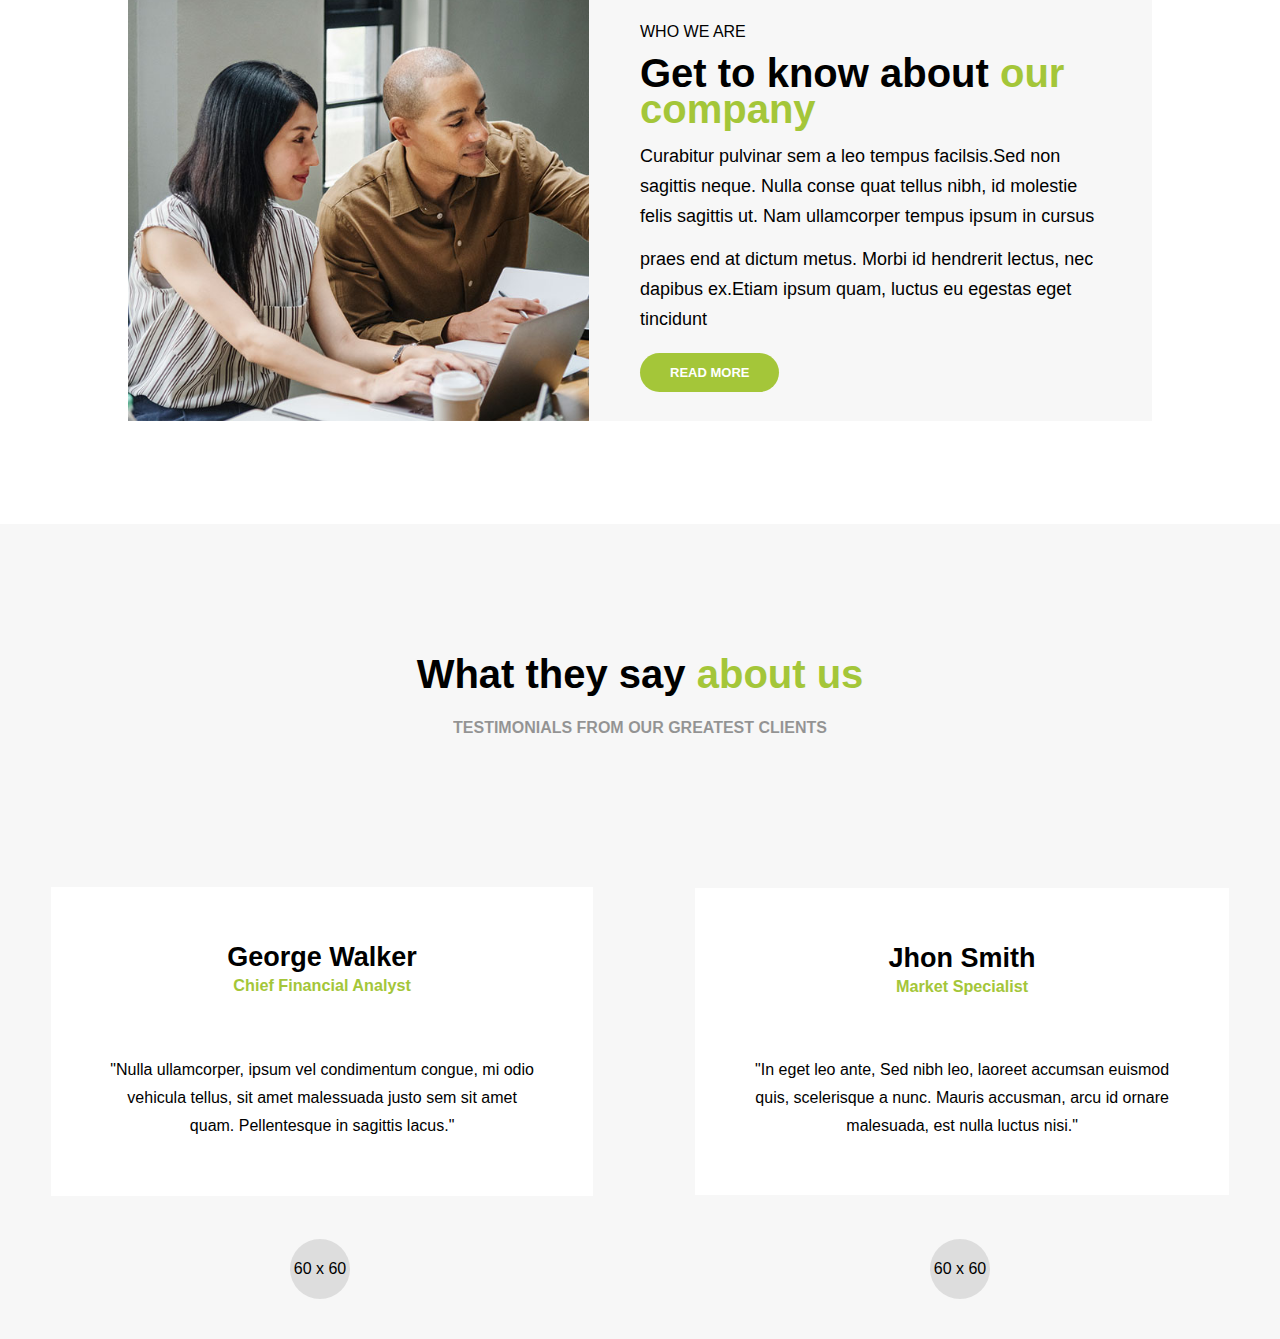
==== commit 8b7b47ad: "modif files" ====
--- a/index.html
+++ b/index.html
@@ -80,7 +80,7 @@
         <div class="profils__imgcontainer profils__image">
             
         </div>
-        <div class="profils__imgcontainer profils__image">
+        <div class="profils__imgcontainer profils__image profils__image--test">
             
         </div>
      </div>
--- a/sass/sass.css
+++ b/sass/sass.css
@@ -1,58 +1,130 @@
-/*
-Error: File to import not found or unreadable: ../sass/scss/variables.
-       Load path: C:/wamp/www/brief-C1N2-C2N2
-        on line 1 of C:/wamp/www/brief-C1N2-C2N2/sass/sass.scss
+.cont-2 {
+  display: flex;
+  flex-direction: column;
+  justify-content: center;
+  align-items: center;
+  align-content: center;
+  background-color: #f7f7f7;
+  margin-top: 8%; }
+  .cont-2 .title {
+    margin-top: 10%; }
+    .cont-2 .title__top {
+      font-size: 40px; }
+    .cont-2 .title__bottom {
+      width: 100%;
+      margin-top: 5%;
+      margin-bottom: 15%;
+      opacity: 40%;
+      text-align: center; }
+  .cont-2 .profils {
+    width: 100%;
+    display: flex;
+    flex-direction: row;
+    flex-wrap: nowrap;
+    justify-content: space-around;
+    align-items: center;
+    align-content: center;
+    height: 475px; }
+    .cont-2 .profils__one {
+      padding: 18px;
+      align-content: center;
+      background-color: white;
+      margin: 4%;
+      text-align: center;
+      line-height: 28px; }
+    .cont-2 .profils__titles {
+      font-size: 18px; }
+      .cont-2 .profils__titles--cach {
+        font-size: 0.4em; }
+      .cont-2 .profils__titles--clash {
+        font-size: 0.9em; }
+    .cont-2 .profils__imgcontainer {
+      width: 100%;
+      display: flex;
+      flex-wrap: nowrap;
+      justify-content: space-around;
+      align-items: center;
+      align-content: center;
+      position: relative; }
+    .cont-2 .profils__image {
+      width: 60px;
+      height: 60px;
+      border-radius: 50px 50px;
+      bottom: 40px;
+      background-color: rgba(119, 119, 119, 0.2); }
+      .cont-2 .profils__image:before {
+        content: "60 x 60"; }
 
-1: @import '../sass/scss/variables';
-2: @import '../sass/scss/profils';
-3: @mixin button {
-4:     border-radius: 30px;
-5:     border: none;
-6:     background-color: $first-color;
+body .cont-1 .BOX .BOX2 .paragraphe, body .cont-1 .BOX .BOX2 .par1, body .cont-1 .BOX .BOX2 .par2 {
+  margin-top: 3%;
+  font-size: 18px;
+  line-height: 30px; }
 
-Backtrace:
-C:/wamp/www/brief-C1N2-C2N2/sass/sass.scss:1
-C:/Ruby27-x64/lib/ruby/gems/2.7.0/gems/sass-3.7.4/lib/sass/tree/import_node.rb:67:in `rescue in import'
-C:/Ruby27-x64/lib/ruby/gems/2.7.0/gems/sass-3.7.4/lib/sass/tree/import_node.rb:44:in `import'
-C:/Ruby27-x64/lib/ruby/gems/2.7.0/gems/sass-3.7.4/lib/sass/tree/import_node.rb:28:in `imported_file'
-C:/Ruby27-x64/lib/ruby/gems/2.7.0/gems/sass-3.7.4/lib/sass/tree/import_node.rb:37:in `css_import?'
-C:/Ruby27-x64/lib/ruby/gems/2.7.0/gems/sass-3.7.4/lib/sass/tree/visitors/perform.rb:310:in `visit_import'
-C:/Ruby27-x64/lib/ruby/gems/2.7.0/gems/sass-3.7.4/lib/sass/tree/visitors/base.rb:36:in `visit'
-C:/Ruby27-x64/lib/ruby/gems/2.7.0/gems/sass-3.7.4/lib/sass/tree/visitors/perform.rb:158:in `block in visit'
-C:/Ruby27-x64/lib/ruby/gems/2.7.0/gems/sass-3.7.4/lib/sass/stack.rb:79:in `block in with_base'
-C:/Ruby27-x64/lib/ruby/gems/2.7.0/gems/sass-3.7.4/lib/sass/stack.rb:135:in `with_frame'
-C:/Ruby27-x64/lib/ruby/gems/2.7.0/gems/sass-3.7.4/lib/sass/stack.rb:79:in `with_base'
-C:/Ruby27-x64/lib/ruby/gems/2.7.0/gems/sass-3.7.4/lib/sass/tree/visitors/perform.rb:158:in `visit'
-C:/Ruby27-x64/lib/ruby/gems/2.7.0/gems/sass-3.7.4/lib/sass/tree/visitors/base.rb:52:in `block in visit_children'
-C:/Ruby27-x64/lib/ruby/gems/2.7.0/gems/sass-3.7.4/lib/sass/tree/visitors/base.rb:52:in `map'
-C:/Ruby27-x64/lib/ruby/gems/2.7.0/gems/sass-3.7.4/lib/sass/tree/visitors/base.rb:52:in `visit_children'
-C:/Ruby27-x64/lib/ruby/gems/2.7.0/gems/sass-3.7.4/lib/sass/tree/visitors/perform.rb:167:in `block in visit_children'
-C:/Ruby27-x64/lib/ruby/gems/2.7.0/gems/sass-3.7.4/lib/sass/tree/visitors/perform.rb:179:in `with_environment'
-C:/Ruby27-x64/lib/ruby/gems/2.7.0/gems/sass-3.7.4/lib/sass/tree/visitors/perform.rb:166:in `visit_children'
-C:/Ruby27-x64/lib/ruby/gems/2.7.0/gems/sass-3.7.4/lib/sass/tree/visitors/base.rb:36:in `block in visit'
-C:/Ruby27-x64/lib/ruby/gems/2.7.0/gems/sass-3.7.4/lib/sass/tree/visitors/perform.rb:186:in `visit_root'
-C:/Ruby27-x64/lib/ruby/gems/2.7.0/gems/sass-3.7.4/lib/sass/tree/visitors/base.rb:36:in `visit'
-C:/Ruby27-x64/lib/ruby/gems/2.7.0/gems/sass-3.7.4/lib/sass/tree/visitors/perform.rb:157:in `visit'
-C:/Ruby27-x64/lib/ruby/gems/2.7.0/gems/sass-3.7.4/lib/sass/tree/visitors/perform.rb:10:in `visit'
-C:/Ruby27-x64/lib/ruby/gems/2.7.0/gems/sass-3.7.4/lib/sass/tree/root_node.rb:36:in `css_tree'
-C:/Ruby27-x64/lib/ruby/gems/2.7.0/gems/sass-3.7.4/lib/sass/tree/root_node.rb:29:in `render_with_sourcemap'
-C:/Ruby27-x64/lib/ruby/gems/2.7.0/gems/sass-3.7.4/lib/sass/engine.rb:389:in `_render_with_sourcemap'
-C:/Ruby27-x64/lib/ruby/gems/2.7.0/gems/sass-3.7.4/lib/sass/engine.rb:307:in `render_with_sourcemap'
-C:/Ruby27-x64/lib/ruby/gems/2.7.0/gems/sass-3.7.4/lib/sass/plugin/compiler.rb:462:in `update_stylesheet'
-C:/Ruby27-x64/lib/ruby/gems/2.7.0/gems/sass-3.7.4/lib/sass/plugin/compiler.rb:215:in `block in update_stylesheets'
-C:/Ruby27-x64/lib/ruby/gems/2.7.0/gems/sass-3.7.4/lib/sass/plugin/compiler.rb:209:in `each'
-C:/Ruby27-x64/lib/ruby/gems/2.7.0/gems/sass-3.7.4/lib/sass/plugin/compiler.rb:209:in `update_stylesheets'
-C:/Ruby27-x64/lib/ruby/gems/2.7.0/gems/sass-3.7.4/lib/sass/plugin/compiler.rb:294:in `watch'
-C:/Ruby27-x64/lib/ruby/gems/2.7.0/gems/sass-3.7.4/lib/sass/plugin.rb:109:in `method_missing'
-C:/Ruby27-x64/lib/ruby/gems/2.7.0/gems/sass-3.7.4/lib/sass/exec/sass_scss.rb:358:in `watch_or_update'
-C:/Ruby27-x64/lib/ruby/gems/2.7.0/gems/sass-3.7.4/lib/sass/exec/sass_scss.rb:51:in `process_result'
-C:/Ruby27-x64/lib/ruby/gems/2.7.0/gems/sass-3.7.4/lib/sass/exec/base.rb:50:in `parse'
-C:/Ruby27-x64/lib/ruby/gems/2.7.0/gems/sass-3.7.4/lib/sass/exec/base.rb:18:in `parse!'
-C:/Ruby27-x64/lib/ruby/gems/2.7.0/gems/sass-3.7.4/bin/scss:13:in `<top (required)>'
-C:/Ruby27-x64/bin/scss:23:in `load'
-C:/Ruby27-x64/bin/scss:23:in `<main>'
-*/
-body:before {
-  white-space: pre;
-  font-family: monospace;
-  content: "Error: File to import not found or unreadable: ../sass/scss/variables.\A        Load path: C:/wamp/www/brief-C1N2-C2N2\A         on line 1 of C:/wamp/www/brief-C1N2-C2N2/sass/sass.scss\A \A 1: @import '../sass/scss/variables';\A 2: @import '../sass/scss/profils';\A 3: @mixin button {\A 4:     border-radius: 30px;\A 5:     border: none;\A 6:     background-color: $first-color;"; }
+.cont-2 .title__top span, .cont-2 .profils__titles span, body .cont-1 span {
+  color: #a4c639; }
+
+* {
+  margin: 0px;
+  padding: 0px; }
+
+body {
+  font-family: 'Poppins', sans-serif; }
+  body .cont-1 {
+    width: 80%;
+    margin: 0 auto; }
+    body .cont-1 .BOX {
+      background-color: #f7f7f7;
+      display: flex;
+      justify-content: space-around;
+      width: 100%;
+      margin: 0 auto; }
+      body .cont-1 .BOX .BOX1 {
+        width: 45%; }
+        body .cont-1 .BOX .BOX1 img {
+          width: 100%;
+          margin: -4px 0; }
+      body .cont-1 .BOX .BOX2 {
+        width: 45%;
+        padding: 0 5%; }
+        body .cont-1 .BOX .BOX2 .titre {
+          margin-top: 5%; }
+        body .cont-1 .BOX .BOX2 h1 {
+          font-size: 40px;
+          line-height: 36px; }
+        body .cont-1 .BOX .BOX2 .button {
+          border-radius: 30px;
+          border: none;
+          background-color: #a4c639;
+          color: white;
+          padding: 12px 30px;
+          font-size: 13px;
+          margin-top: 4%; }
+
+@media screen and (max-width: 400px) {
+  .cont-1 {
+    width: 100%; }
+    .cont-1 .BOX {
+      display: flex;
+      flex-direction: column; }
+      .cont-1 .BOX .BOX1 {
+        width: 100%; }
+      .cont-1 .BOX .BOX2 {
+        width: 100%;
+        padding: 8px; }
+        .cont-1 .BOX .BOX2 .button {
+          margin: 4% 10px; }
+        .cont-1 .BOX .BOX2 .paragraphe {
+          padding: 8px; }
+        .cont-1 .BOX .BOX2 h1 {
+          text-align: center; }
+
+  .cont-2 .title__top {
+    text-align: center; }
+  .cont-2 .title__bottom {
+    text-align: center; }
+  .cont-2 .profils--two {
+    display: none; }
+  .cont-2 .profils__image--test {
+    display: none; } }
+
+/*# sourceMappingURL=sass.css.map */
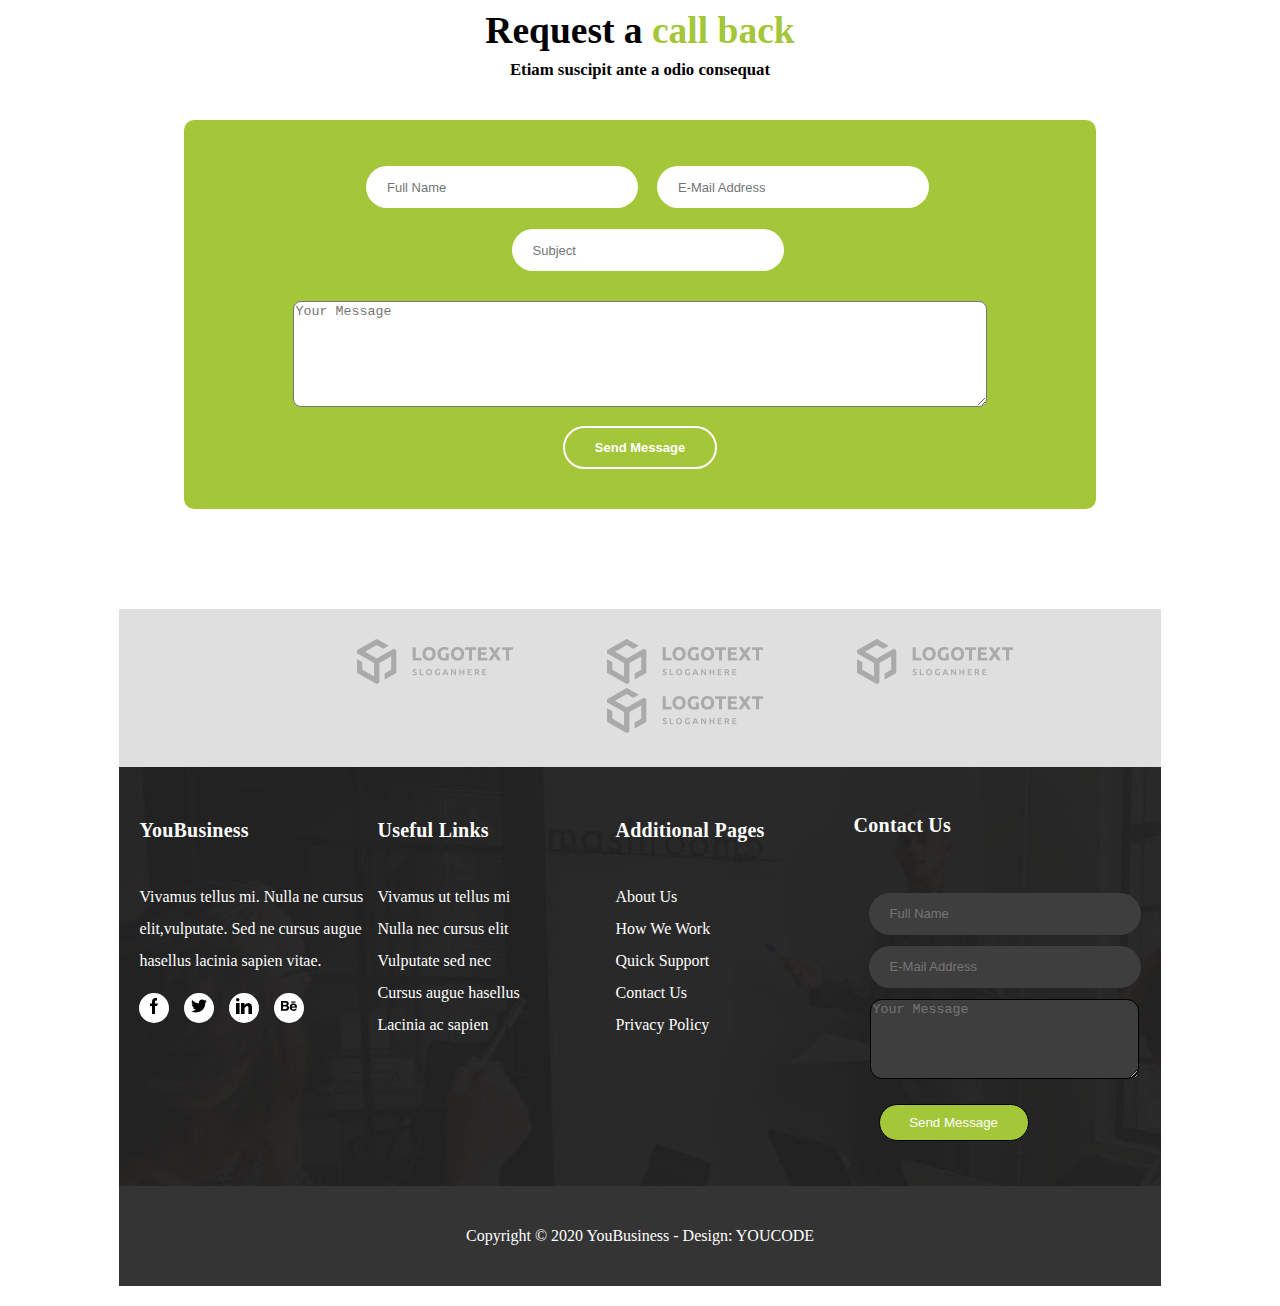
==== commit 3b426952: "brief" ====
--- a/index.html
+++ b/index.html
@@ -2,91 +2,89 @@
 <html lang="en">
 <head>
     <meta charset="UTF-8">
+    <meta http-equiv="X-UA-Compatible" content="IE=edge">
     <meta name="viewport" content="width=device-width, initial-scale=1.0">
-    <link rel="stylesheet" href="sass/sass.css">
+    <link rel="stylesheet" href="style.css">
     <title>YouBusiness</title>
 </head>
 <body>
-    
-    <!-- START-SECTION-1 -->
-<section class="cont-1">
-        <!-- START-BOX -->
-    <div class="BOX">
-        <div class="BOX1">
-            <img src="images/more-info.jpg" alt="">
-        </div>
-        <div class="BOX2">
-            <div>
-                <p class="titre">WHO WE ARE</p>
+      <!-- START SECTION -->
+  <div class="all-div">
+          <div class="all-div__title">
+             <P><h2>Request a <span> call back</span></h2>
+              <h6>Etiam suscipit ante a odio consequat</h6></P>
+           </div>
+          <div class="all-div__contact">
+             
+                      <input name="name" type="text" class="form-control" id="name" placeholder="Full Name" required="">
+                      <input name="email" type="text" class="form-control" id="email"  placeholder="E-Mail Address" required="">
+                      <input name="subject" type="text" class="form-control" id="subject" placeholder="Subject" required="">
+               
+                  <div >
+                      <textarea name="message"  class="form-control1" id="message" placeholder="Your Message" required=""></textarea>
+                  </div>
+                      <button type="button" class="button" id="" >Send Message</button>
+           </div>
+    <!------------------------------->
+        <div class="all-div__logo">
+                  <img src="./client-01.png" title="1" alt="1">
+                  <img src="./client-01.png" title="2" alt="2">
+                  <img src="./client-01.png" title="3" alt="3">
+                  <img src="./client-01.png" title="4" alt="4">
+         </div>
+    <!------------------------------>
+        <div class="all-div__row">
+          
+            <div class="all-div__row--one">
+              <h4>YouBusiness</h4>
+              <p>Vivamus tellus mi. Nulla ne cursus elit,vulputate. Sed ne cursus augue hasellus lacinia sapien vitae.</p>
+              <div class="all-div__row--one--ico">
+                <div class="all-div__row--one--ico--icon"><img src="./facebook.png" title="" alt=""></div>
+                <div class="all-div__row--one--ico--icon"><img src="./twitter.png" title="" alt=""></div>
+                <div class="all-div__row--one--ico--icon"><img src="./linkedin.png" title="" alt=""></div>
+                <div class="all-div__row--one--ico--icon"><img src="./behance.png" title="" alt=""></div>
+              </div>
+             
             </div>
-            <div class="paragraphe">
-                <H1>Get to know about <span class="span">our company</span></H1>
-                <p class="par1">Curabitur pulvinar sem a leo tempus facilsis.Sed non sagittis 
-                    neque. Nulla conse quat tellus nibh, id molestie felis sagittis ut.
-                    Nam ullamcorper tempus ipsum in cursus </p>               
-                    <p class="par2"> praes end at dictum metus. Morbi id hendrerit lectus, nec dapibus
-                    ex.Etiam ipsum quam, luctus eu egestas eget tincidunt</p>
+            <div class="all-div__row--two">
+              <h4>Useful Links</h4>
+              
+                <a href="">Vivamus ut tellus mi</a>
+                <a href="">Nulla nec cursus elit</a>
+                <a href="">Vulputate sed nec</a>
+                <a href="">Cursus augue hasellus</a>
+                <a href="">Lacinia ac sapien</a>
+              
             </div>
-            <button class="button" type="button"><strong>READ MORE</strong></button>
-        </div> 
-    </div>   
-        <!-- END-BOX -->
-</section>
-    <!-- END SECTION-1 -->
+            <div class="all-div__row--three">
+              <h4>Additional Pages</h4>
+              
+                <a href="">About Us</a>
+                <a href="">How We Work</a>
+                <a href="">Quick Support</a>
+                <a href="">Contact Us</a>
+                <a href="">Privacy Policy</a>
+              
+            </div>
+            <div class="all-div__row--contact-us">
+              <h4>Contact Us</h4>
 
-<!-- --------------------------- -->
+                        <input name="name" type="text" class="form-control" id="name" placeholder="Full Name" required="">
+                        <input name="email" type="text" class="form-control" id="email" pattern="*" placeholder="E-Mail Address" required="">
+                        <textarea name="message" rows="" class="form-control2" id="message" placeholder="Your Message" required=""></textarea>
+                        <button type=button id="" class="button2">Send Message</button>
 
-    <!-- START-section-2 -->
-<section class="cont-2">
-        <div class="title">        
-                <h1 class="title__top">What they say <span class="span">about us</span></h1>
-                <h4 class="title__bottom">TESTIMONIALS FROM OUR GREATEST CLIENTS</h4>
-        </div>
-        <!-- START-PROFIL -->
-<div class="profils">
-        <!-- START-GEORGE -->
-    <div class="profils__one">
-        <div class="profils__one profils__titles">
-            <h2 class="profils__titles--cash">George Walker</h2>
-            <h5 class="profils__titles--clash"><span> Chief Financial Analyst</span></h5>
-        </div>   
-        <div class="profils__one profils__parag">
-        <p class="profils_parag--prag"> "Nulla ullamcorper, ipsum vel condimentum congue, mi odio
-            vehicula tellus, sit amet malessuada justo sem sit amet quam.
-            Pellentesque in sagittis lacus."</p>
-        </div>
+            </div>
+         </div>
+    <!----------------------------->
+        <div class="all-div__footer">
+              <div class=""></div>
+                <p>Copyright © 2020 YouBusiness  
+                - Design:  <a href="https://youcode.ma/" > YOUCODE</a></p>
+         </div>
+
     </div>
-        
-        <!-- END-GEORGE -->
-        <!-- ------------------- -->
-        <!-- START-JHON -->
-    <div class="profils__one profils--two">
-        <div class="profils__one profils__titles">
-            <h2 class="profils__titles--cash">Jhon Smith</h2>
-            <h5 class="profils__titles--clash"><span>Market Specialist</span></h5>
-        </div>
-        <div class="profils__one profils__parag">
-            <p class="profils_parag--prag"> "In eget leo ante, Sed nibh leo, laoreet accumsan euismod quis,
-            scelerisque a nunc. Mauris accusman, arcu id ornare malesuada,
-            est nulla luctus nisi."</p>
-        </div>
-        
-    </div>
-         <!-- END-JHON -->
-         
-</div>
-        <!-- END-PROFIL -->
-     <div class="profils__imgcontainer">
-        <div class="profils__imgcontainer profils__image">
-            
-        </div>
-        <div class="profils__imgcontainer profils__image profils__image--test">
-            
-        </div>
-     </div>
-       
-   
-</section> 
-    <!-- END-SECTION-2 -->
+    <!-- END SECTION-->
+  
 </body>
-</html>+</html>
--- a/style.css
+++ b/style.css
@@ -0,0 +1,142 @@
+.all-div {
+  width: 80%;
+  margin: 20px auto;
+  text-align: center; }
+  .all-div__title {
+    line-height: 0em;
+    font-size: 25px;
+    font-weight: 600;
+    color: black; }
+    .all-div__title span {
+      color: #a4c639; }
+  .all-div__contact {
+    background-color: #a4c639;
+    margin: 50px;
+    padding: 25px;
+    border-radius: 10px; }
+  .all-div .form-control {
+    border-radius: 53px;
+    height: 40px;
+    padding: 1px 21px;
+    color: #6e6c6c;
+    font-size: 13px;
+    border: none;
+    margin-top: 21px;
+    width: 230px;
+    margin-left: 15px; }
+  .all-div .form-control1 {
+    margin: 0px;
+    width: 80%;
+    height: 100px;
+    border-radius: 8px;
+    margin-top: 30px; }
+  .all-div .button {
+    border-radius: 30px;
+    border: 2px solid white;
+    background-color: #a4c639;
+    color: white;
+    padding: 12px 30px;
+    font-size: 13px;
+    font-weight: 700;
+    margin-top: 15px;
+    margin-bottom: 15px; }
+  .all-div__logo {
+    background-color: #dfdfdf;
+    padding: 30px;
+    margin-top: 100px;
+    margin-right: -15px;
+    margin-left: -15px; }
+    .all-div__logo img {
+      margin-left: 90px; }
+  .all-div__row {
+    background-image: url(./images/fun-facts-bg.jpg);
+    color: white;
+    display: flex;
+    margin-right: -15px;
+    margin-left: -15px;
+    height: 80%;
+    padding: 20px; }
+    .all-div__row h4 {
+      color: white;
+      font-size: 20px;
+      font-weight: 600;
+      letter-spacing: 0.25px;
+      margin-bottom: 35px; }
+    .all-div__row a {
+      color: white;
+      text-decoration: none; }
+    .all-div__row--one {
+      width: 300px;
+      line-height: 2em;
+      text-align: start; }
+      .all-div__row--one--ico {
+        display: flex;
+        gap: 15px;
+        text-align: center; }
+        .all-div__row--one--ico--icon {
+          background-color: white;
+          border-radius: 50%;
+          height: 30px;
+          width: 30px;
+          justify-content: center; }
+    .all-div__row--two {
+      display: flex;
+      flex-direction: column;
+      width: 300px;
+      line-height: 2em;
+      text-align: start; }
+    .all-div__row--three {
+      display: flex;
+      flex-direction: column;
+      width: 300px;
+      line-height: 2em;
+      text-align: start; }
+    .all-div__row--contact-us {
+      display: flex;
+      flex-direction: column;
+      text-align: start; }
+      .all-div__row--contact-us .form-control {
+        margin-bottom: -10px;
+        background-color: #3f3e3e;
+        color: white; }
+      .all-div__row--contact-us .form-control2 {
+        background-color: #3f3e3e;
+        color: white;
+        border-radius: 12px;
+        border: 1px solid black;
+        width: 263px;
+        height: 74px;
+        margin-left: 16px;
+        margin-top: 21px; }
+      .all-div__row--contact-us .button2 {
+        background-color: #a4c639;
+        color: white;
+        padding: 10px 28px;
+        border-radius: 30px;
+        margin: 25px;
+        border: 1px solid black;
+        width: 150px; }
+  .all-div__footer {
+    background-color: #343434;
+    color: white;
+    text-align: center;
+    padding: 25px 0px;
+    margin-right: -15px;
+    margin-left: -15px; }
+    .all-div__footer a {
+      color: white;
+      text-decoration: none; }
+
+@media (max-width: 700px) {
+  .all-div__logo :nth-child(1), .all-div__logo :nth-child(2), .all-div__logo :nth-child(4) {
+    display: none; }
+  .all-div__logo img {
+    width: 40%;
+    height: 80px;
+    margin-right: 100px; }
+
+  .all-div__row {
+    flex-wrap: wrap;
+    justify-content: start; } }
+
+/*# sourceMappingURL=style.css.map */
